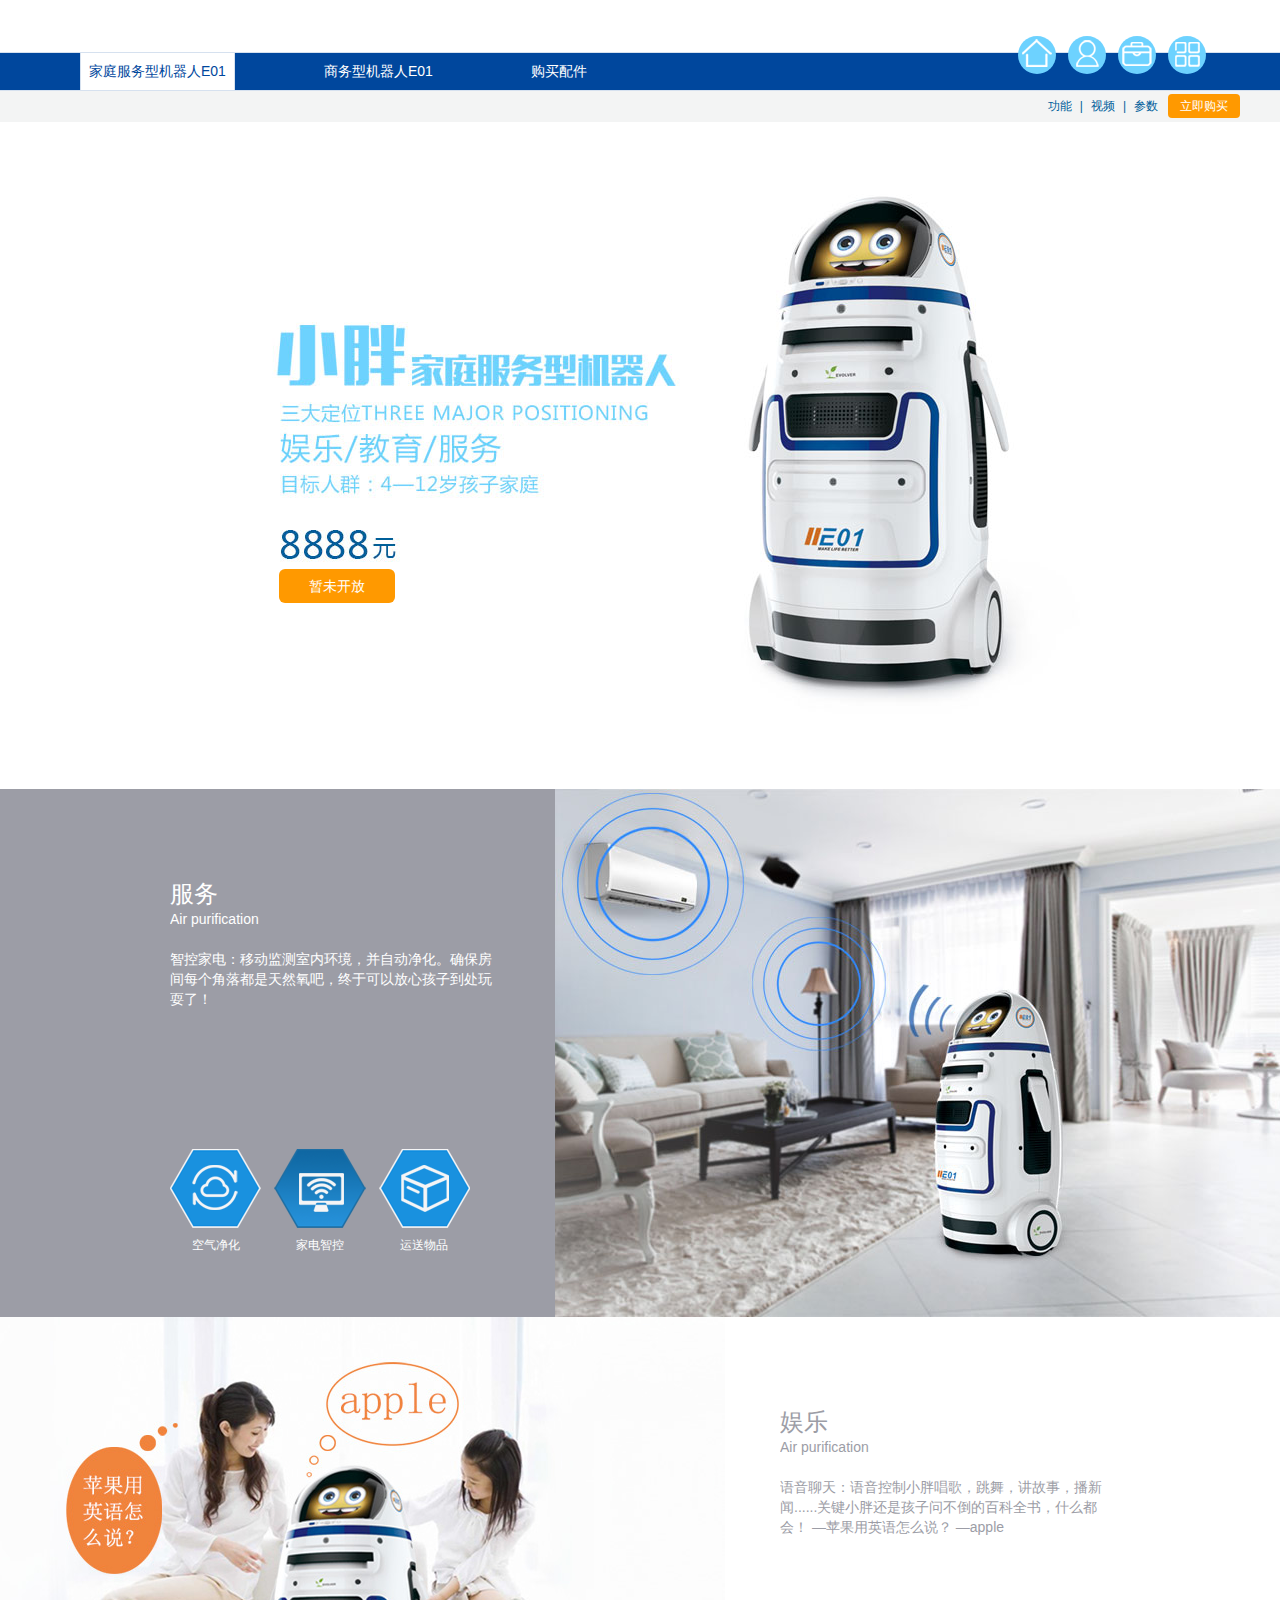
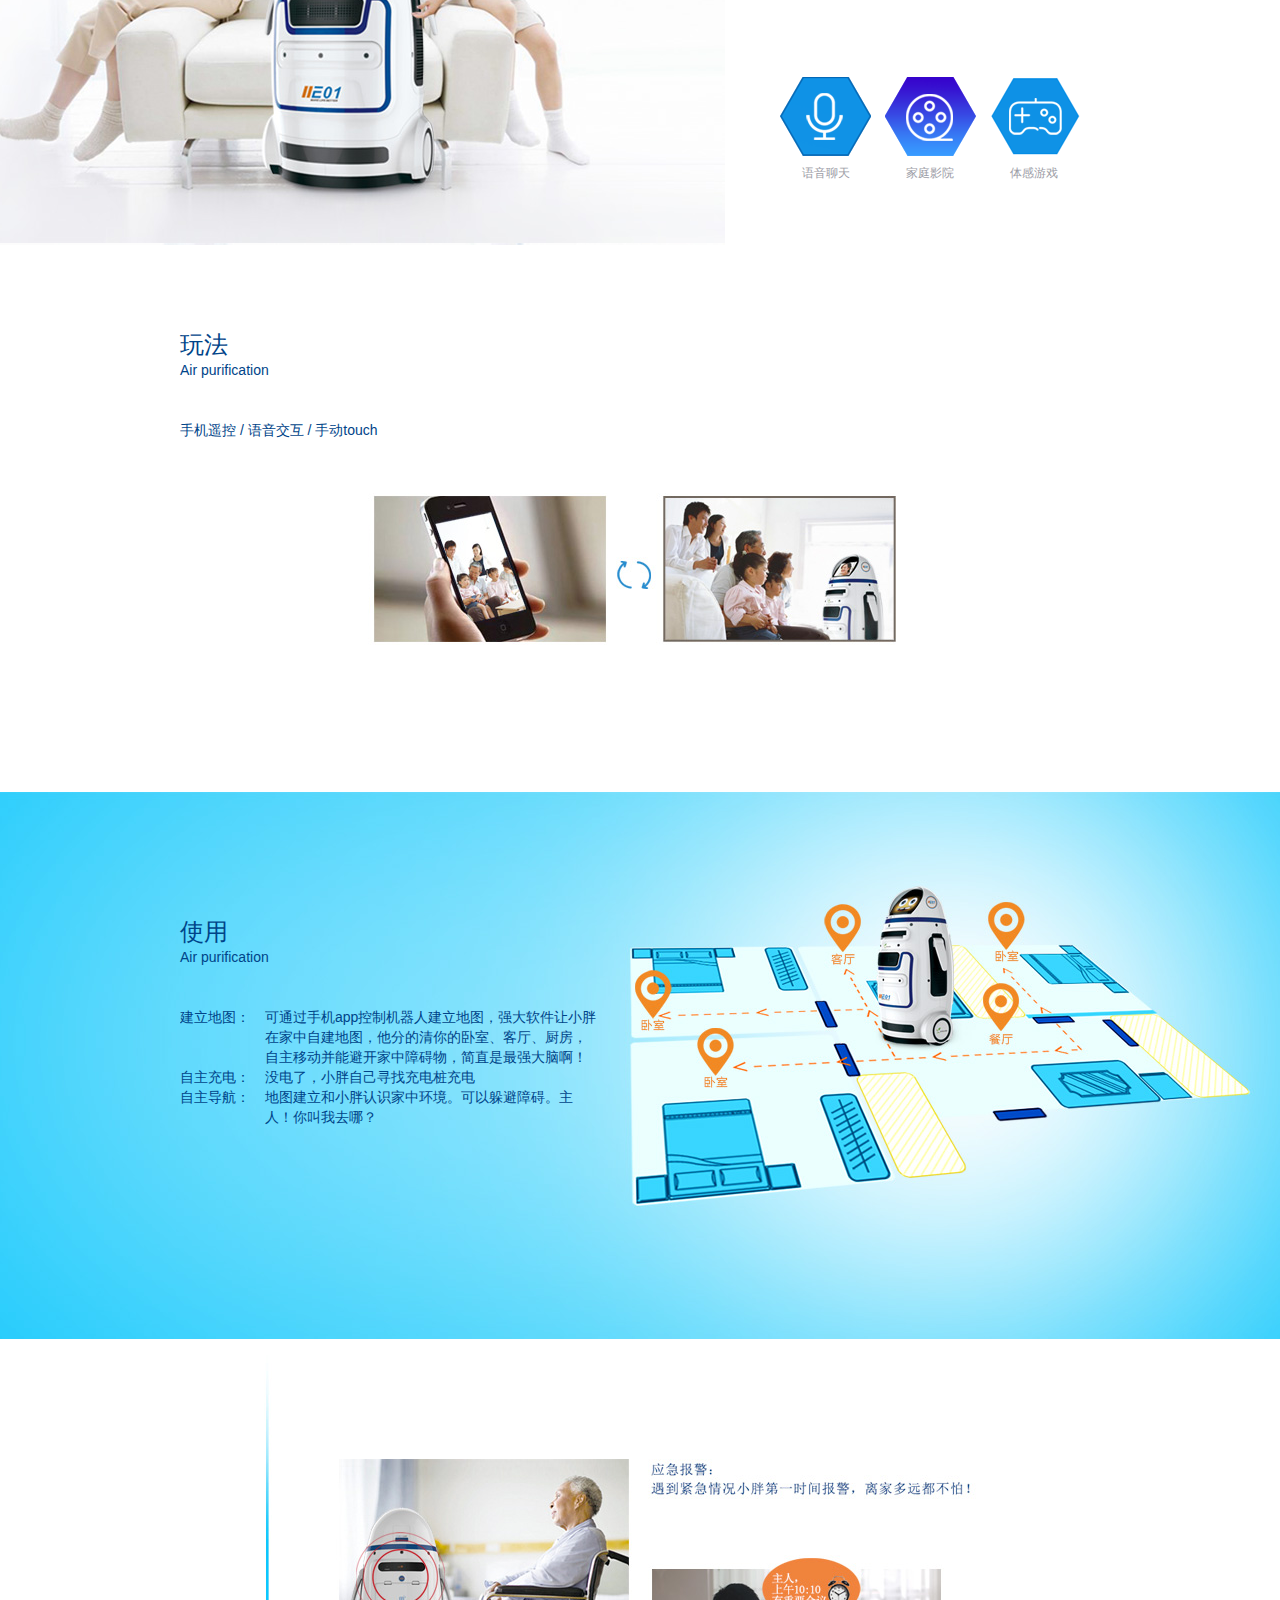
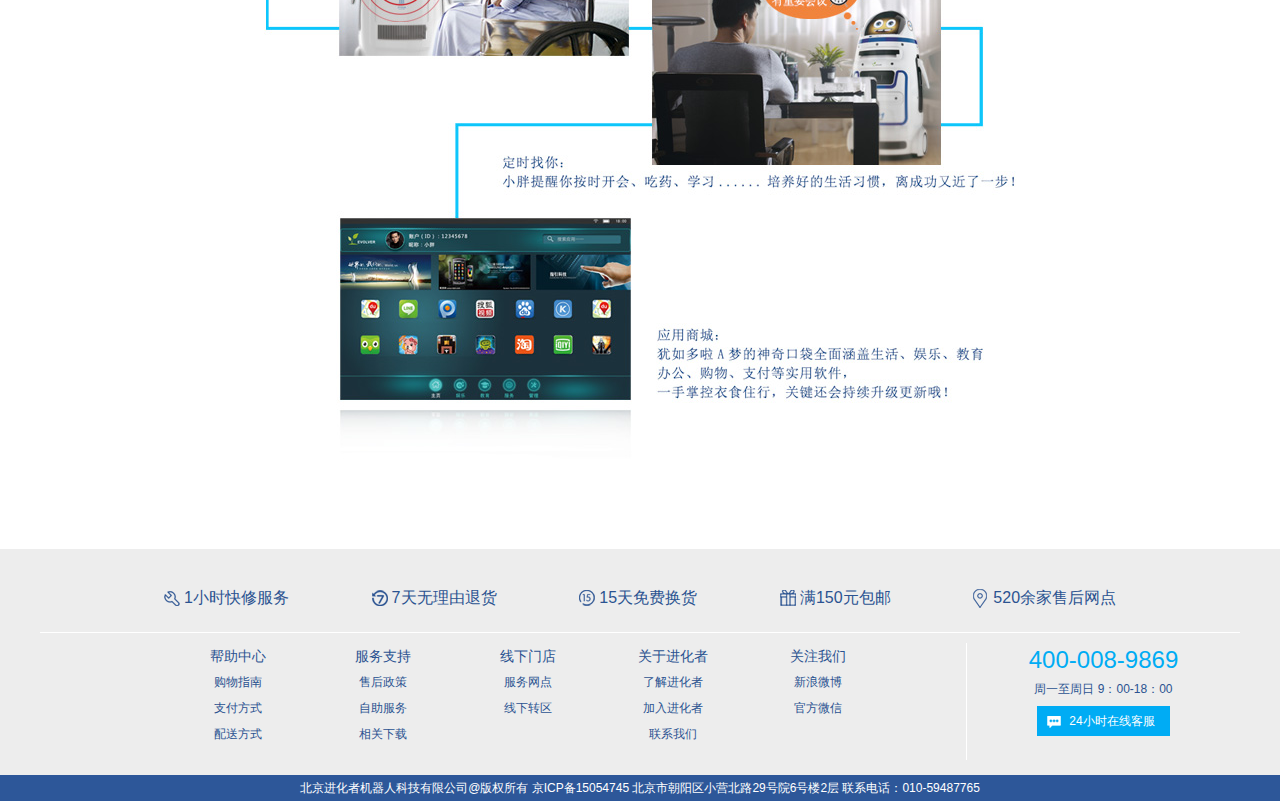
==== 0423/product.html @ a4079e73 "首次提交代码" ====
<!DOCTYPE html PUBLIC "-//W3C//DTD XHTML 1.0 Transitional//EN" "http://www.w3.org/TR/xhtml1/DTD/xhtml1-transitional.dtd">
<html xmlns="http://www.w3.org/1999/xhtml">
<head>
<meta http-equiv="Content-Type" content="text/html; charset=utf-8" />
<title></title>
<link href="style/style.css" rel="stylesheet" type="text/css" />
<link href="style/product.css" rel="stylesheet" type="text/css" />
</head>
<body>
	<div class="header">
		<div class="logo"></div>
		<div class="nav">
			<div class="column_wrapper">
				<a href="#" class="nav_opt cur">家庭服务型机器人E01</a>
				<a href="#" class="nav_opt">商务型机器人E01</a>
				<a href="#" class="nav_opt">购买配件</a>
			</div>
		</div>
		<div class="sec_menu">
			<div class="column_wrapper">
				<a href="#" class="buy_btn">立即购买</a>
				<a href="#" class="menu">参数</a>
				<span>|</span>
				<a href="#" class="menu">视频</a>
				<span>|</span>
				<a href="#" class="menu">功能</a>
			</div>
		</div>
	</div>
	<div class="fixed_nav">
		<a href="#" class="home"></a>
		<a href="#" class="man"></a>
		<a href="#" class="box"></a>
		<a href="#" class="cla"></a>
	</div>
	<div class="vspace" style="height: 122px;"></div>
	<div class="column_all_screen banner_01">
		<div class="column_wrapper banner_01">
			<div class="banner_01_md">
				<a href="#" target="_blank" class="">暂未开放</a>
			</div>
		</div>
	</div>
	<div class="column_all_screen banner_02">
		<div class="column_wrapper banner_02">
			<div class="banner_02_md">
				<ul class="service_text">
					<li>
						<h3 class="product_title">服务</h3>
						<p class="product_brief">Air purification</p>
						<p class="product_brief">智控家电：移动监测室内环境，并自动净化。确保房间每个角落都是天然氧吧，终于可以放心孩子到处玩耍了！</p>
					</li>
				</ul>
				<ul class="service_tab service_tab_img">
					<li><i class="jhkq"></i>空气净化</li>
					<li><i class="jdzk"></i>家电智控</li>
					<li><i class="yswp"></i>运送物品</li>
				</ul>
			</div>
		</div>
		<div class="service_list_img">
			<div class="service_list_img_container">
				<div class="service_list_img_con">
					<div class="box box1"></div>
				</div>
			</div>
		</div>
	</div>
	<div class="column_all_screen banner_03">
		<div class="column_wrapper banner_03">
			<div class="banner_03_md banner_02_md">
				<ul class="fun_text">
					<li>
						<h3 class="product_title">娱乐</h3>
						<p class="product_brief">Air purification</p>
						<p class="product_brief">语音聊天：语音控制小胖唱歌，跳舞，讲故事，播新闻......关键小胖还是孩子问不倒的百科全书，什么都会！    —苹果用英语怎么说？ —apple</p>
					</li>
				</ul>
				<ul class="service_tab service_tab_img fun_tab_img">
					<li><i class="jhkq"></i>语音聊天</li>
					<li><i class="jdzk"></i>家庭影院</li>
					<li><i class="yswp"></i>体感游戏</li>
				</ul>
			</div>
		</div>
		<div class="fun_list_img">
			<div class="fun_list_img_container">
				<div class="fun_list_img_con">
					<div class="box box1"></div>
				</div>
			</div>
		</div>
	</div>
	<div class="column_all_screen banner_05">
		<div class="column_wrapper banner_05">
			<div class="banner_05_md">
				<h3 class="product_title">玩法</h3>
				<p class="product_brief">Air purification</p>
				<p class="product_brief">手机遥控 / 语音交互 / 手动touch</p>
			</div>
		</div>
	</div>
	<div class="column_all_screen banner_06">
		<div class="column_wrapper banner_06">
			<div class="banner_06_md">
				<h3 class="product_title">使用</h3>
				<p class="product_brief">Air purification</p>
				<div class="text product_brief">
					<span class="ll">建立地图：</span><span class="rr">可通过手机app控制机器人建立地图，强大软件让小胖在家中自建地图，他分的清你的卧室、客厅、厨房，自主移动并能避开家中障碍物，简直是最强大脑啊！</span>
					<span class="ll">自主充电：</span><span class="rr">没电了，小胖自己寻找充电桩充电</span>
					<span class="ll">自主导航：</span><span class="rr">地图建立和小胖认识家中环境。可以躲避障碍。主人！你叫我去哪？</span>
				</div>
			</div>
		</div>
	</div>
	<div class="column_all_screen banner_07">
		<div class="column_wrapper banner_07">
		</div>
	</div>
	<div class="footer">
		<div class="footer_main">
			<div class="column_wrapper">
				<ul class="service_list">
					<li class="icon01">1小时快修服务</li>
					<li class="icon02">7天无理由退货</li>
					<li class="icon03">15天免费换货</li>
					<li class="icon04">满150元包邮</li>
					<li class="icon05">520余家售后网点</li>
				</ul>
				<div class="vspace"></div>
				<div class="footer_left">
					<ul class="footer_list">
						<li class="title"><a href="#" target="_blank">帮助中心</a></li>
						<li><a href="#" target="_blank">购物指南</a></li>
						<li><a href="#" target="_blank">支付方式</a></li>
						<li><a href="#" target="_blank">配送方式</a></li>
					</ul>
					<ul class="footer_list">
						<li class="title"><a href="#" target="_blank">服务支持</a></li>
						<li><a href="#" target="_blank">售后政策</a></li>
						<li><a href="#" target="_blank">自助服务</a></li>
						<li><a href="#" target="_blank">相关下载</a></li>
					</ul>
					<ul class="footer_list">
						<li class="title"><a href="#" target="_blank">线下门店</a></li>
						<li><a href="#" target="_blank">服务网点</a></li>
						<li><a href="#" target="_blank">线下转区</a></li>
					</ul>
					<ul class="footer_list">
						<li class="title"><a href="#" target="_blank">关于进化者</a></li>
						<li><a href="#" target="_blank">了解进化者</a></li>
						<li><a href="#" target="_blank">加入进化者</a></li>
						<li><a href="#" target="_blank">联系我们</a></li>
					</ul>
					<ul class="footer_list">
						<li class="title"><a href="#" target="_blank">关注我们</a></li>
						<li><a href="#" target="_blank">新浪微博</a></li>
						<li><a href="#" target="_blank">官方微信</a></li>
					</ul>
				</div>
				<div class="footer_right">
					<p class="service_tel">400-008-9869</p>
					<p class="service_time">周一至周日 9：00-18：00</p>
					<div class="text_center"><a href="#" class="service_people">24小时在线客服</a></div>
				</div>
			</div>
		</div>
		<p class="copyright">北京进化者机器人科技有限公司@版权所有  京ICP备15054745   北京市朝阳区小营北路29号院6号楼2层      联系电话：010-59487765</p>
	</div>
</body>
</html>
---- 0423/style/style.css ----
body, div, p, ul, ol, dl, dt, dd, li, form, input, table, img, h1, h2, h3, h4, h5, h6{margin:0;padding:0;}
html { font-family:Microsoft YaHei ,Helvetica Neue, Helvetica , Roboto ,  Heiti SC, STHeiTi, Arial, sans-serif; -ms-text-size-adjust: 100%; -webkit-text-size-adjust: 100%; font-size: 62.5%; line-height:1.5}
body{background:#FFFFFF none;color:#333;font-size:100%;font-style:normal;font-weight:normal;}
em, b, i{font-style:normal;}
p{line-height:1.25em;}
a{color:#000;text-decoration:none;}
a:link, a:visited{}
a:hover, a:active{text-decoration:underline;}
a.on:hover, a.cur:hover, .on a:hover, .cur a:hover{text-decoration:none;}
img, a img{border:0 none;}
ul, ol{list-style-type:none;}
ul:after, ol:after{clear:both;content:".";display:block;font-size:0;height:0;line-height:0;visibility:hidden;}
.vspace{height:10px;font-size:0px;line-height:0px;width:99%;clear:both;}
body .l, body .left{float:left;clear:none;}
body .r, body .right{float:right;clear:none;}
body .c, body .c{text-align:center;}
.clear_float, .clear{clear:both;font-size:1px;line-height:1px;height:1px;overflow:hidden;}
.column_wrapper{clear:both;margin:0 auto;text-align:left;width:100%;}
.column_wrapper:after{clear:both;content:".";display:block;font-size:0;height:0;line-height:0;visibility:hidden;}
a:hover{ text-decoration: none;}
input[type="text"],input[type="button"], input[type="submit"], input[type="reset"],textarea {-webkit-appearance: none;}
.text_left {text-align: left;}
.text_right {text-align: right;}
.text_center {text-align: center;}


/*-----通用头部底部-------*/
.column_wrapper{ width: 1200px; position: relative;}
.footer{ min-width: 1200px; width: 100%; _width:100%; background: #ededed; overflow: hidden; clear: both; position: relative;}
.footer_main{ margin: 15px 0;}
.copyright{ height: 26px; line-height: 26px; text-align: center; background: #2d5799; color: #FFFFFF; font-size: 12px; width: 100%;}

.service_list{ overflow: hidden; clear: both; border-bottom: 1px solid #FFFFFF; text-align: center;}
.service_list li{ font-size: 16px; line-height: 20px; color: #2b5391; display: inline-block; *display:inline; *zoom:1; margin: 24px 40px; padding-left: 20px;}
.service_list li.icon01{ background: url(img/footer_icon_01.png) left center no-repeat;}
.service_list li.icon02{ background: url(img/footer_icon_02.png) left center no-repeat;}
.service_list li.icon03{ background: url(img/footer_icon_03.png) left center no-repeat;}
.service_list li.icon04{ background: url(img/footer_icon_04.png) left center no-repeat;}
.service_list li.icon05{ background: url(img/footer_icon_05.png) left center no-repeat;}

.footer_left{ width: 801px; float: left; border-right: 1px solid #FFFFFF; margin-left: 125px; padding-bottom: 13px;}
.footer_right{ width: 273px; float: left;}
.footer_list{ width: 145px; float: left; overflow: hidden;}
.footer_list li{ width: 100%; font-size: 12px; color: #2b5391; line-height: 26px; text-align: center;}
.footer_list li.title{ font-size: 14px;}
.footer_list li a{ color: #2b5391;}

.service_tel{ text-align: center; font-size: 24px; line-height: 34px; color: #00acf4;}
.service_time{ text-align: center; font-size: 12px; line-height: 24px; color: #2b5391;}
.service_people{ display: inline-block; *display:inline; *zoom:1; padding: 0 15px 0 32px;  color: #FFFFFF; font-size: 12px; background: url(img/footer_icon_06.png) 10px 10px no-repeat #00acf4; line-height: 30px; height: 30px; margin-top: 5px;}


.header{ min-width: 1200px; width: 100%; _width:100%; background: #FFFFFF; overflow: hidden; clear: both; position: fixed; top: 0; left: 0; z-index: 1000;}
.logo{ height: 52px;}
.nav{ border-top: 1px solid #d6e1ef; border-bottom: 1px solid #d6e1ef; height: 37px; background: #00479d; overflow: hidden; clear: both;}
.nav a{ color: #FFFFFF; margin:0 40px; line-height: 37px; padding: 0 8px; font-size: 14px; float: left;  border-left: 1px solid transparent; border-right: 1px solid transparent;}
.nav a:hover , .nav a.cur{border-left: 1px solid #d6e1ef; border-right: 1px solid #d6e1ef; background: #FFFFFF; color: #00479d;}
.sec_menu{ height: 31px; background: #f3f4f4; overflow: hidden; clear: both;}
.sec_menu a , .sec_menu span{ float: right;}
.sec_menu a.menu{ color: #005e9b; font-size: 12px; line-height: 31px;}
.sec_menu span{ color: #005e9b; font-size: 12px; line-height: 31px; margin: 0 8px;}
.sec_menu a.buy_btn{ padding: 0 12px; height: 24px; line-height: 24px; color: #FFFFFF; font-size: 12px; background: #ff9900; border-radius: 4px; margin-left: 10px; margin-top: 3px;}
.fixed_nav{ position: fixed; top: 36px; right: 5%; width: 204px; z-index: 1020;}
.fixed_nav a{ float: left; width: 38px; height: 38px; background: url(img/fixed_nav.png) 4px 3px no-repeat #6dd2ff; border-radius: 50%; margin: 0 6px;}
.fixed_nav a.home{ background-position: 4px 3px;}
.fixed_nav a.man{ background-position: -46px 4px;}
.fixed_nav a.box{ background-position: -99px 4px;}
.fixed_nav a.cla{ background-position: -149px 4px;}
.fixed_nav a:hover , .fixed_nav a.cur{ background-color: #0090d8;}
---- 0423/style/product.css ----
.column_all_screen{min-width:1200px;_width: 100%; overflow: hidden; clear: both; position: relative;}
.product_title{ font-weight: normal; font-size: 24px; color: #9c9da6; line-height: 30px;}
.product_brief{ font-size: 14px; line-height: 20px; color: #9c9da6;}

.banner_01{ background: url(img/banner_01.jpg) center no-repeat; height: 667px;}
.banner_02{ background: #9c9da6; height: 528px;}
.banner_03{ background: #FFFFFF; height: 528px;}
.banner_05{ background: url(img/banner_05.jpg) center no-repeat; height: 547px;}
.banner_06{ background: url(img/banner_06.jpg) center no-repeat; height: 547px;}
.banner_07{ background: url(img/banner_07.jpg) center no-repeat; height: 810px;}


.banner_01_md{ width: 116px; margin: 0 auto 0 239px; padding-top: 447px;}
.banner_01_md a{ background: #ff9900; color: #FFFFFF; text-align: center; border-radius: 6px; font-size: 14px; line-height: 34px; display: block;}
.banner_02_md{ width: 330px; margin: 0 auto 0 130px; padding-top: 90px;}
.banner_02_md .service_text{ overflow: hidden; clear: both;}
.banner_02_md .service_text li{ width: 100%; float: left; color: #FFFFFF;}
.banner_02_md .service_text li h3{ color: #FFFFFF;}
.banner_02_md .service_text li p{ color:#FFFFFF; margin-bottom: 20px;}
.banner_02_md .service_tab{ overflow: hidden; clear: both; margin-left: -6px; margin-top: 120px;}
.banner_02_md .service_tab li{ float: left; width: 104px; text-align: center; color: #FFFFFF; font-size: 12px; line-height: 14px; cursor: pointer;}
.banner_02_md .service_tab li i{ margin: 0 auto 10px; width: 92px; display: block; height: 79px;}
.banner_02_md .service_tab_img li i{ background: url(img/service_tab_img.png) 0 0 no-repeat;}
.banner_02_md .service_tab_img li i.jhkq{ background-position: 0px 0px;}
.banner_02_md .service_tab_img li i.jdzk{ background-position: -104px 0px;}
.banner_02_md .service_tab_img li i.yswp{ background-position: -210px 0px;}

.service_list_img{ position: absolute; right:0; top: 0; z-index: 1; width: 50%; height: 528px; padding-left: 85px;}
.service_list_img .service_list_img_container{ position: absolute; left: 0; top: 0; width: 100%; height: 528px;}
.service_list_img .service_list_img_container .service_list_img_con{ position: absolute; left: 0; top: 0; width: 100%; height: 528px;}
.service_list_img .service_list_img_container .service_list_img_con .box{ width: 100%;height: 528px;background-position: 0 0;}
.service_list_img .service_list_img_container .service_list_img_con .box1{ background-image: url(img/banner_02_01.jpg);}

.banner_03_md{margin: 0 130px 0 auto; width: 330px; padding-top: 90px;}
.banner_03_md .fun_text{ overflow: hidden; clear: both;}
.banner_03_md .fun_text li h3{}
.banner_03_md .fun_text li p{margin-bottom: 20px;}
.banner_03_md .fun_tab_img li{ color: #9c9da6;}
.banner_03_md .fun_tab_img li i{ background: url(img/fun_tab_img.png) 0 0 no-repeat;}
.fun_list_img{ position: absolute; left:0; top: 0; z-index: 1; width: 50%; height: 528px; padding-right: 85px;}
.fun_list_img .fun_list_img_container{ position: absolute; right: 0; top: 0; width: 100%; height: 528px;}
.fun_list_img .fun_list_img_container .fun_list_img_con{ position: absolute; left: 0; top: 0; width: 100%; height: 528px;}
.fun_list_img .fun_list_img_container .fun_list_img_con .box{ width: 100%;height: 528px;background-position: 100% 0;}
.fun_list_img .fun_list_img_container .fun_list_img_con .box1{ background-image: url(img/banner_03_01.jpg);}

.banner_05_md{ width: 230px; margin: 0 auto 0 140px; padding-top: 85px;}
.banner_05_md h3{ color: #004489;}
.banner_05_md p{ color: #004489; margin-bottom: 40px;}

.banner_06_md{ width: 425px; margin: 0 auto 0 140px; padding-top: 125px;}
.banner_06_md h3{ color: #004489;}
.banner_06_md p{ color: #004489; margin-bottom: 40px;}
.banner_06_md .text{ overflow: hidden; clear: both; color: #004489;}
.banner_06_md .text .ll{ width: 85px; float: left;}
.banner_06_md .text .rr{ width: 335px; float: left;}
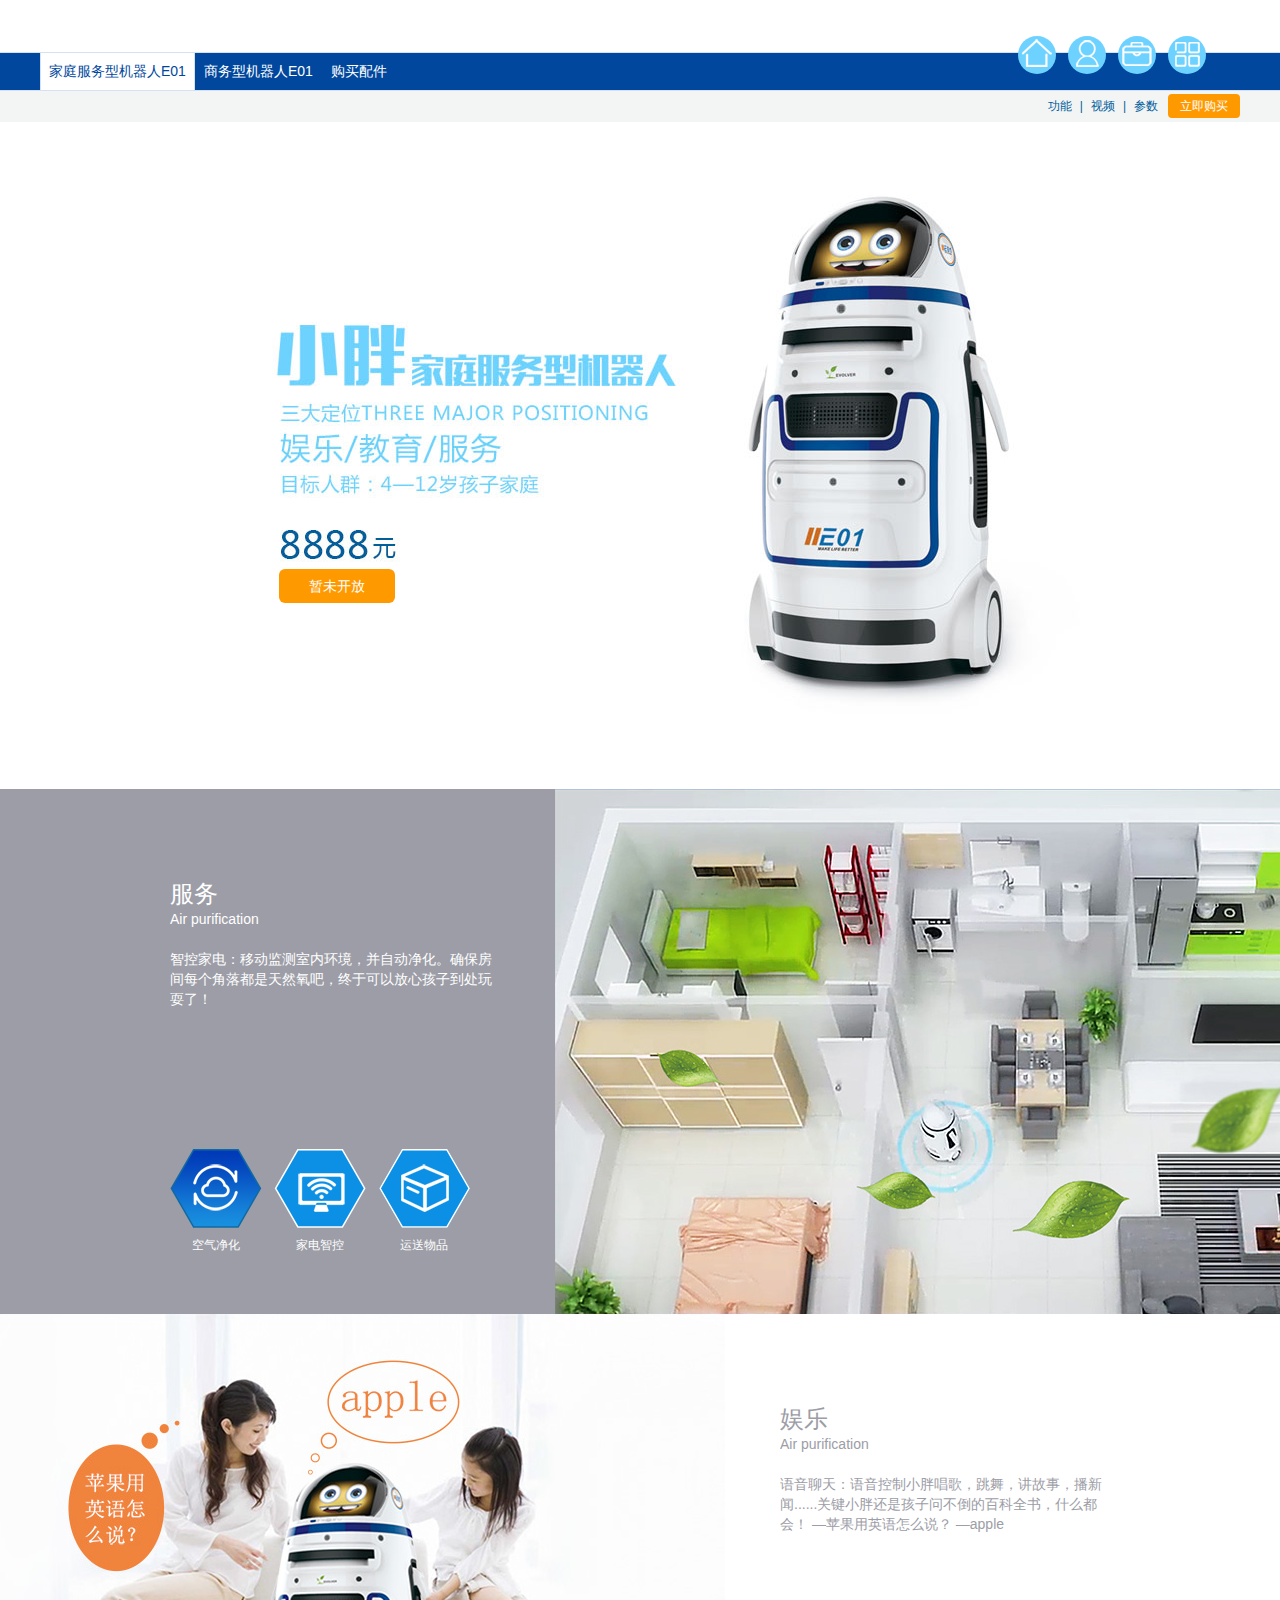
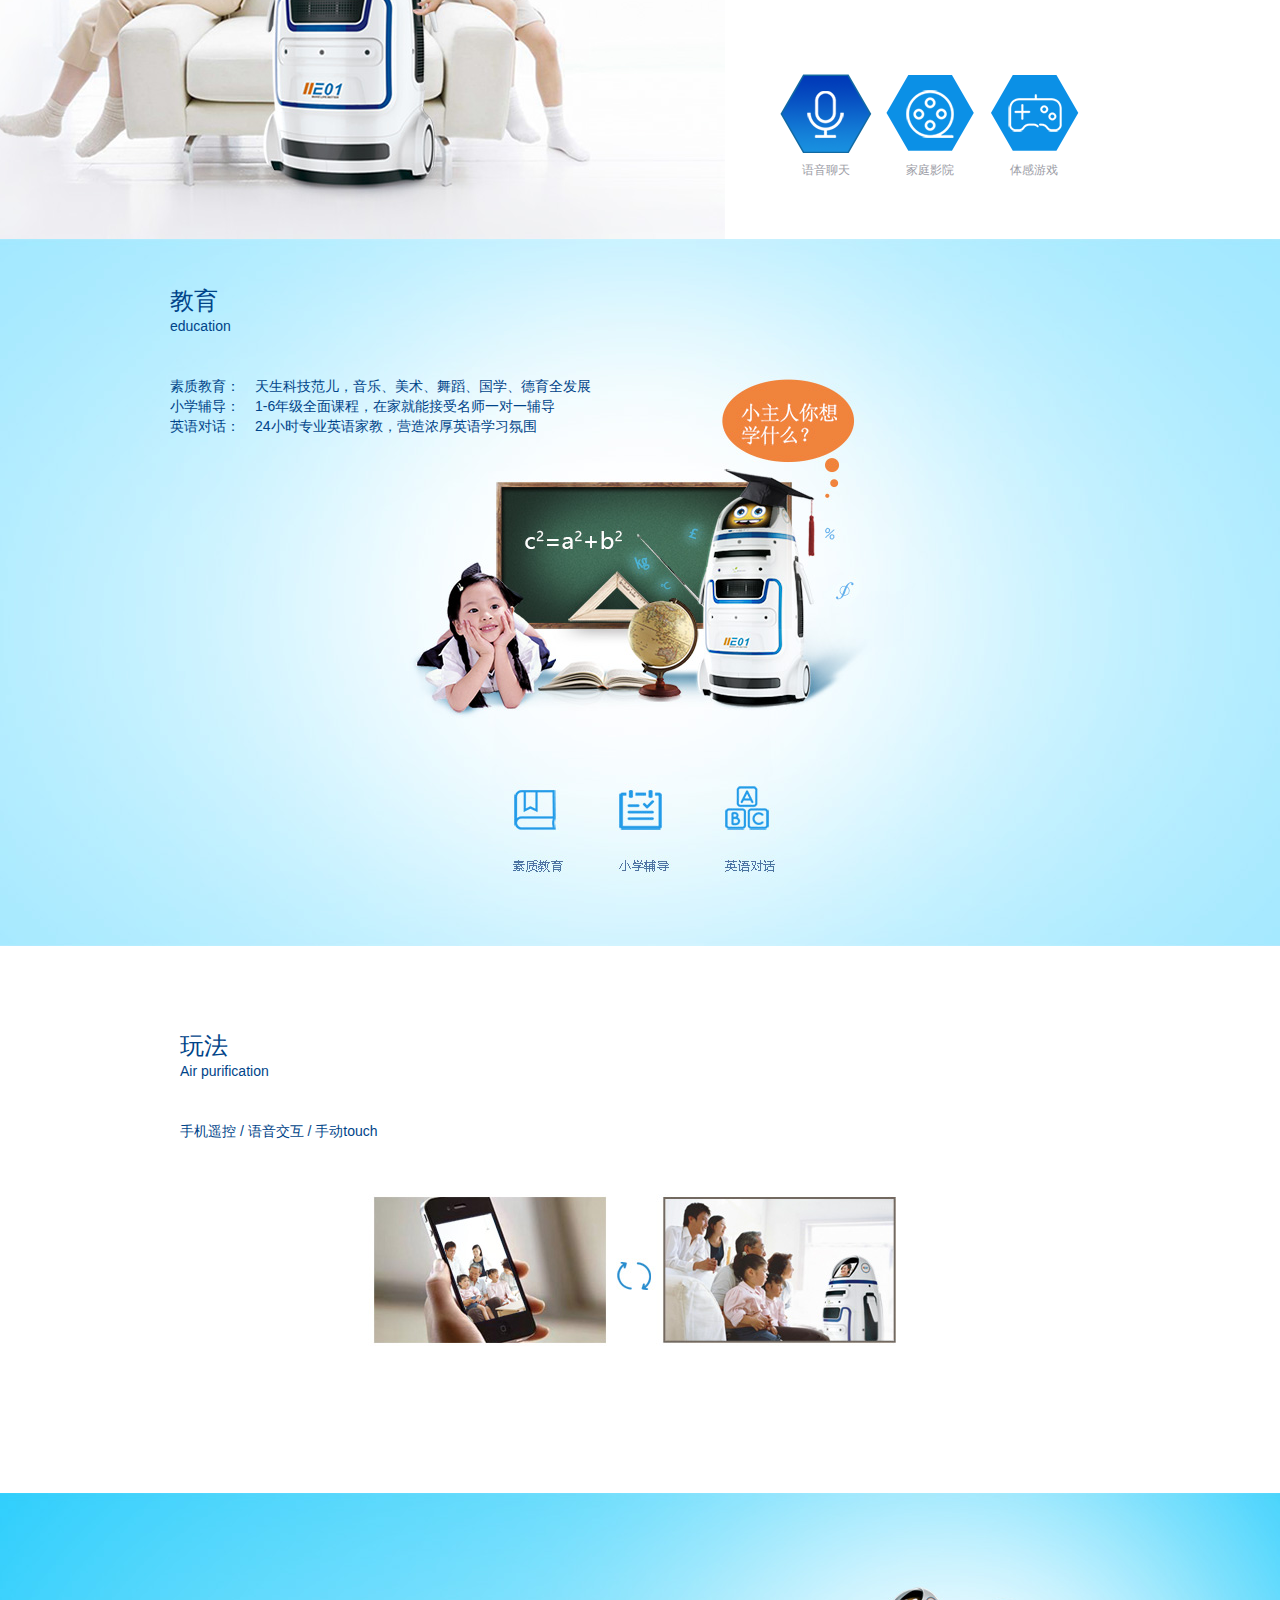
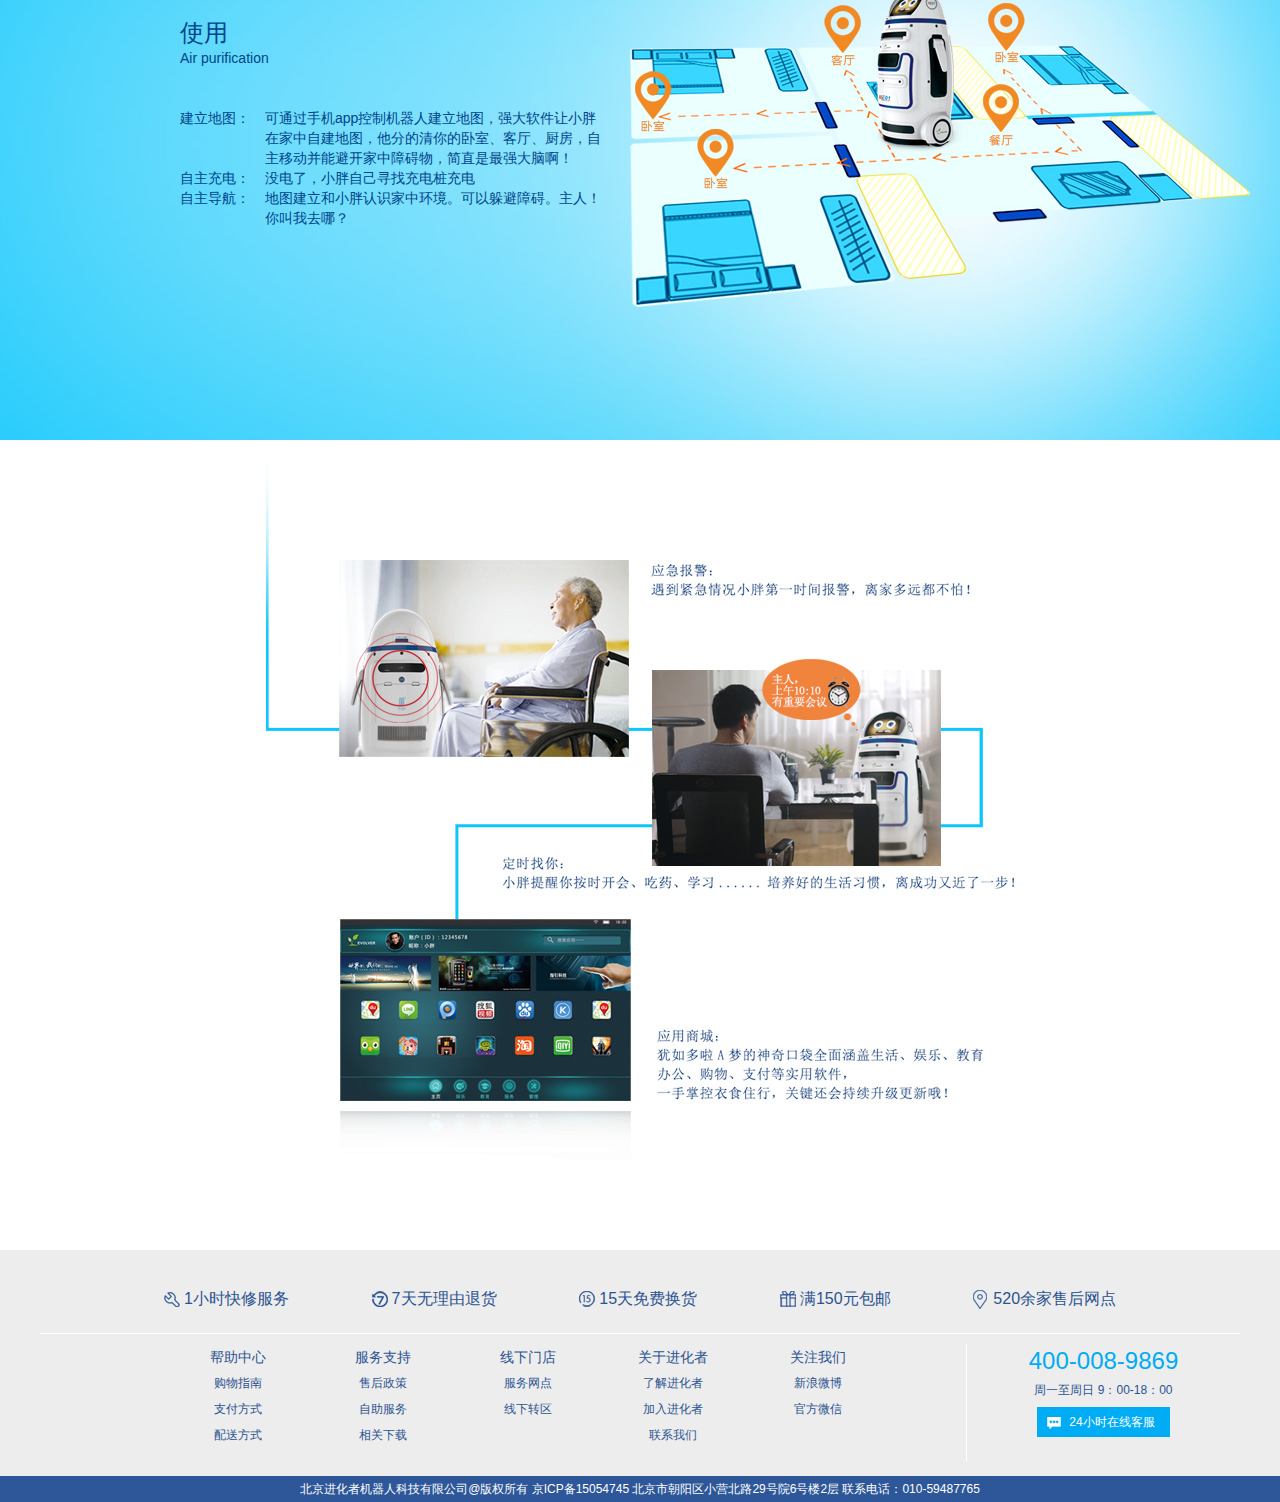
==== commit 53c69b4d: "0423" ====
--- a/0423/product.html
+++ b/0423/product.html
@@ -14,6 +14,7 @@
 				<a href="#" class="nav_opt cur">家庭服务型机器人E01</a>
 				<a href="#" class="nav_opt">商务型机器人E01</a>
 				<a href="#" class="nav_opt">购买配件</a>
+				
 			</div>
 		</div>
 		<div class="sec_menu">
@@ -52,7 +53,7 @@
 					</li>
 				</ul>
 				<ul class="service_tab service_tab_img">
-					<li><i class="jhkq"></i>空气净化</li>
+					<li class="active"><i class="jhkq"></i>空气净化</li>
 					<li><i class="jdzk"></i>家电智控</li>
 					<li><i class="yswp"></i>运送物品</li>
 				</ul>
@@ -60,9 +61,11 @@
 		</div>
 		<div class="service_list_img">
 			<div class="service_list_img_container">
-				<div class="service_list_img_con">
-					<div class="box box1"></div>
-				</div>
+				<ul class="service_list_img_con">
+					<li><div class="box box1"></div></li>
+					<li class="hide"><div class="box box2"></div></li>
+					<li class="hide"><div class="box box3"></div></li>
+				</ul>
 			</div>
 		</div>
 	</div>
@@ -77,7 +80,7 @@
 					</li>
 				</ul>
 				<ul class="service_tab service_tab_img fun_tab_img">
-					<li><i class="jhkq"></i>语音聊天</li>
+					<li class="active"><i class="jhkq"></i>语音聊天</li>
 					<li><i class="jdzk"></i>家庭影院</li>
 					<li><i class="yswp"></i>体感游戏</li>
 				</ul>
@@ -85,8 +88,23 @@
 		</div>
 		<div class="fun_list_img">
 			<div class="fun_list_img_container">
-				<div class="fun_list_img_con">
-					<div class="box box1"></div>
+				<ul class="service_list_img_con fun_list_img_con">
+					<li><div class="box box1"></div></li>
+					<li class="hide"><div class="box box2"></div></li>
+					<li class="hide"><div class="box box3"></div></li>
+				</ul>
+			</div>
+		</div>
+	</div>
+	<div class="column_all_screen banner_04">
+		<div class="column_wrapper banner_04">
+			<div class="banner_04_md banner_06_md">
+				<h3 class="product_title">教育</h3>
+				<p class="product_brief">education</p>
+				<div class="text product_brief">
+					<span class="ll">素质教育：</span><span class="rr">天生科技范儿，音乐、美术、舞蹈、国学、德育全发展</span>
+					<span class="ll">小学辅导：</span><span class="rr">1-6年级全面课程，在家就能接受名师一对一辅导</span>
+					<span class="ll">英语对话：</span><span class="rr">24小时专业英语家教，营造浓厚英语学习氛围</span>
 				</div>
 			</div>
 		</div>
@@ -167,6 +185,73 @@
 		</div>
 		<p class="copyright">北京进化者机器人科技有限公司@版权所有  京ICP备15054745   北京市朝阳区小营北路29号院6号楼2层      联系电话：010-59487765</p>
 	</div>
+	<script src="js/jq.js"></script>
+	<script>
+	(function($){ 
+	$.fn.hover_img = function(){ 
+			var self = $(this);
+			var oind = self.data("index",0);
+			var tab_img_li = self.find(".service_tab_img").find("li");
+			var list_img_li = self.find(".service_list_img_con").find("li");
+			tab_img_li.hover(function(){
+				var ind = $(this).index();
+				oind = self.data("index");
+				if(oind==ind){
+					return false;
+				}
+				tab_img_li.removeClass("active");
+				$(this).addClass("active");
+				list_img_li.eq(oind).animate({
+					opacity:"hide"
+				},1000);
+				list_img_li.eq(ind).animate({
+					opacity:"show"
+				},1000);
+			},function(){
+				oind = self.data("index",$(this).index());
+			})
+	}; 
+	})(jQuery);
+		$(function(){
+			$(".banner_02").hover_img();
+			$(".banner_03").hover_img();
+//			var leftX, newWidth;
+//			$('.nav .column_wrapper').append('<div class="hover_cur"></div>');
+//			var hover_cur = $('.hover_cur');
+//			hover_cur.width($(".nav .cur").width()+16).css('left', $(".nav .cur").position().left).data('rightLeft', hover_cur.position().left).data('rightWidth', hover_cur.width());
+//			$('.nav .nav_opt').hover(function() {
+//				leftX = $(this).position().left;
+//				newWidth = $(this).width()+16;
+//				hover_cur.stop().animate({
+//					left: leftX,
+//					width: newWidth
+//				},300);
+//			}, function() {
+//				hover_cur.stop().animate({
+//					left: hover_cur.data('rightLeft'),
+//					width: hover_cur.data('rightWidth')
+//				},300)
+//			})
+//			var oind = 0;
+//			$(".service_tab_img li").hover(function(){
+//				var ind = $(this).index();
+//				if(oind==ind){
+//					return false;
+//				}
+//				$(".service_tab_img li").removeClass("active");
+//				$(this).addClass("active");
+//				$(".service_list_img_con li").eq(oind).animate({
+//					opacity:"hide"
+//				},1000);
+//				$(".service_list_img_con li").eq(ind).animate({
+//					opacity:"show"
+//				},1000);
+//			},function(){
+//				oind = $(this).index();
+//			})
+
+		})
+	</script>
 </body>
 </html>
 
--- a/0423/style/style.css
+++ b/0423/style/style.css
@@ -53,8 +53,9 @@
 .header{ min-width: 1200px; width: 100%; _width:100%; background: #FFFFFF; overflow: hidden; clear: both; position: fixed; top: 0; left: 0; z-index: 1000;}
 .logo{ height: 52px;}
 .nav{ border-top: 1px solid #d6e1ef; border-bottom: 1px solid #d6e1ef; height: 37px; background: #00479d; overflow: hidden; clear: both;}
-.nav a{ color: #FFFFFF; margin:0 40px; line-height: 37px; padding: 0 8px; font-size: 14px; float: left;  border-left: 1px solid transparent; border-right: 1px solid transparent;}
+.nav a{ color: #FFFFFF;/* margin:0 40px;*/ line-height: 37px; padding: 0 8px; font-size: 14px; float: left;  border-left: 1px solid transparent; border-right: 1px solid transparent;}
 .nav a:hover , .nav a.cur{border-left: 1px solid #d6e1ef; border-right: 1px solid #d6e1ef; background: #FFFFFF; color: #00479d;}
+.hover_cur{ position: absolute; width: 0px; height: 37px; border-left: 1px solid #d6e1ef; border-right: 1px solid #d6e1ef; background: #FFFFFF;}
 .sec_menu{ height: 31px; background: #f3f4f4; overflow: hidden; clear: both;}
 .sec_menu a , .sec_menu span{ float: right;}
 .sec_menu a.menu{ color: #005e9b; font-size: 12px; line-height: 31px;}
--- a/0423/style/product.css
+++ b/0423/style/product.css
@@ -1,10 +1,12 @@
 .column_all_screen{min-width:1200px;_width: 100%; overflow: hidden; clear: both; position: relative;}
 .product_title{ font-weight: normal; font-size: 24px; color: #9c9da6; line-height: 30px;}
 .product_brief{ font-size: 14px; line-height: 20px; color: #9c9da6;}
+.hide {display: none;}
 
 .banner_01{ background: url(img/banner_01.jpg) center no-repeat; height: 667px;}
-.banner_02{ background: #9c9da6; height: 528px;}
-.banner_03{ background: #FFFFFF; height: 528px;}
+.banner_02{ background: #9c9da6; height: 525px;}
+.banner_03{ background: #FFFFFF; height: 525px;}
+.banner_04{ background: url(img/banner_04_01.jpg) center no-repeat; height: 707px;}
 .banner_05{ background: url(img/banner_05.jpg) center no-repeat; height: 547px;}
 .banner_06{ background: url(img/banner_06.jpg) center no-repeat; height: 547px;}
 .banner_07{ background: url(img/banner_07.jpg) center no-repeat; height: 810px;}
@@ -25,11 +27,20 @@
 .banner_02_md .service_tab_img li i.jdzk{ background-position: -104px 0px;}
 .banner_02_md .service_tab_img li i.yswp{ background-position: -210px 0px;}
 
-.service_list_img{ position: absolute; right:0; top: 0; z-index: 1; width: 50%; height: 528px; padding-left: 85px;}
-.service_list_img .service_list_img_container{ position: absolute; left: 0; top: 0; width: 100%; height: 528px;}
-.service_list_img .service_list_img_container .service_list_img_con{ position: absolute; left: 0; top: 0; width: 100%; height: 528px;}
-.service_list_img .service_list_img_container .service_list_img_con .box{ width: 100%;height: 528px;background-position: 0 0;}
+.banner_02_md .service_tab_img li.active i.jhkq{ background-position: 0px -86px;}
+.banner_02_md .service_tab_img li.active i.jdzk{ background-position: -104px -86px;}
+.banner_02_md .service_tab_img li.active i.yswp{ background-position: -210px -86px;}
+
+
+
+.service_list_img{ position: absolute; right:0; top: 0; z-index: 1; width: 50%; height: 525px; padding-left: 85px;}
+.service_list_img .service_list_img_container{ position: absolute; left: 0; top: 0; width: 100%; height: 525px;}
+.service_list_img .service_list_img_container .service_list_img_con{ position: absolute; left: 0; top: 0; width: 100%; height: 525px;}
+.service_list_img .service_list_img_container .service_list_img_con li{ width: 100%; height: 525px; position: absolute; left: 0; top: 0;}
+.service_list_img .service_list_img_container .service_list_img_con .box{ width: 100%;height: 525px;background-position: 0 0; background-repeat: no-repeat; background-size: cover;}
 .service_list_img .service_list_img_container .service_list_img_con .box1{ background-image: url(img/banner_02_01.jpg);}
+.service_list_img .service_list_img_container .service_list_img_con .box2{ background-image: url(img/banner_02_02.jpg);}
+.service_list_img .service_list_img_container .service_list_img_con .box3{ background-image: url(img/banner_02_03.jpg);}
 
 .banner_03_md{margin: 0 130px 0 auto; width: 330px; padding-top: 90px;}
 .banner_03_md .fun_text{ overflow: hidden; clear: both;}
@@ -37,11 +48,25 @@
 .banner_03_md .fun_text li p{margin-bottom: 20px;}
 .banner_03_md .fun_tab_img li{ color: #9c9da6;}
 .banner_03_md .fun_tab_img li i{ background: url(img/fun_tab_img.png) 0 0 no-repeat;}
-.fun_list_img{ position: absolute; left:0; top: 0; z-index: 1; width: 50%; height: 528px; padding-right: 85px;}
-.fun_list_img .fun_list_img_container{ position: absolute; right: 0; top: 0; width: 100%; height: 528px;}
-.fun_list_img .fun_list_img_container .fun_list_img_con{ position: absolute; left: 0; top: 0; width: 100%; height: 528px;}
-.fun_list_img .fun_list_img_container .fun_list_img_con .box{ width: 100%;height: 528px;background-position: 100% 0;}
+
+.fun_tab_img li i.jhkq{ background-position: 0px 0px;}
+.fun_tab_img li i.jdzk{ background-position: -104px 0px;}
+.fun_tab_img li i.yswp{ background-position: -210px 0px;}
+
+.fun_tab_img li.active i.jhkq{ background-position: 0px -86px;}
+.fun_tab_img li.active i.jdzk{ background-position: -104px -86px;}
+.fun_tab_img li.active i.yswp{ background-position: -210px -86px;}
+
+.fun_list_img{ position: absolute; left:0; top: 0; z-index: 1; width: 50%; height: 525px; padding-right: 85px;}
+.fun_list_img .fun_list_img_container{ position: absolute; right: 0; top: 0; width: 100%; height: 525px;}
+.fun_list_img .fun_list_img_container .fun_list_img_con{ position: absolute; left: 0; top: 0; width: 100%; height: 525px;}
+.fun_list_img .fun_list_img_container .fun_list_img_con li{ width: 100%; height: 525px; position: absolute; left: 0; top: 0;}
+.fun_list_img .fun_list_img_container .fun_list_img_con .box{ width: 100%;height: 525px;background-position: 100% 0; background-repeat: no-repeat; background-size: cover;}
 .fun_list_img .fun_list_img_container .fun_list_img_con .box1{ background-image: url(img/banner_03_01.jpg);}
+.fun_list_img .fun_list_img_container .fun_list_img_con .box2{ background-image: url(img/banner_03_02.jpg);}
+.fun_list_img .fun_list_img_container .fun_list_img_con .box3{ background-image: url(img/banner_03_03.jpg);}
+
+
 
 .banner_05_md{ width: 230px; margin: 0 auto 0 140px; padding-top: 85px;}
 .banner_05_md h3{ color: #004489;}
@@ -52,7 +77,11 @@
 .banner_06_md p{ color: #004489; margin-bottom: 40px;}
 .banner_06_md .text{ overflow: hidden; clear: both; color: #004489;}
 .banner_06_md .text .ll{ width: 85px; float: left;}
-.banner_06_md .text .rr{ width: 335px; float: left;}
+.banner_06_md .text .rr{ width: 340px; float: left;}
+
+.banner_04_md{ width: 457px; margin: 0 auto 0 130px; padding-top: 47px;}
+.banner_04_md h3{ color: #004489;}
+.banner_04_md p{ color: #004489; margin-bottom: 40px;}
 
 
 
@@ -69,5 +98,3 @@
 
 
 
-
-
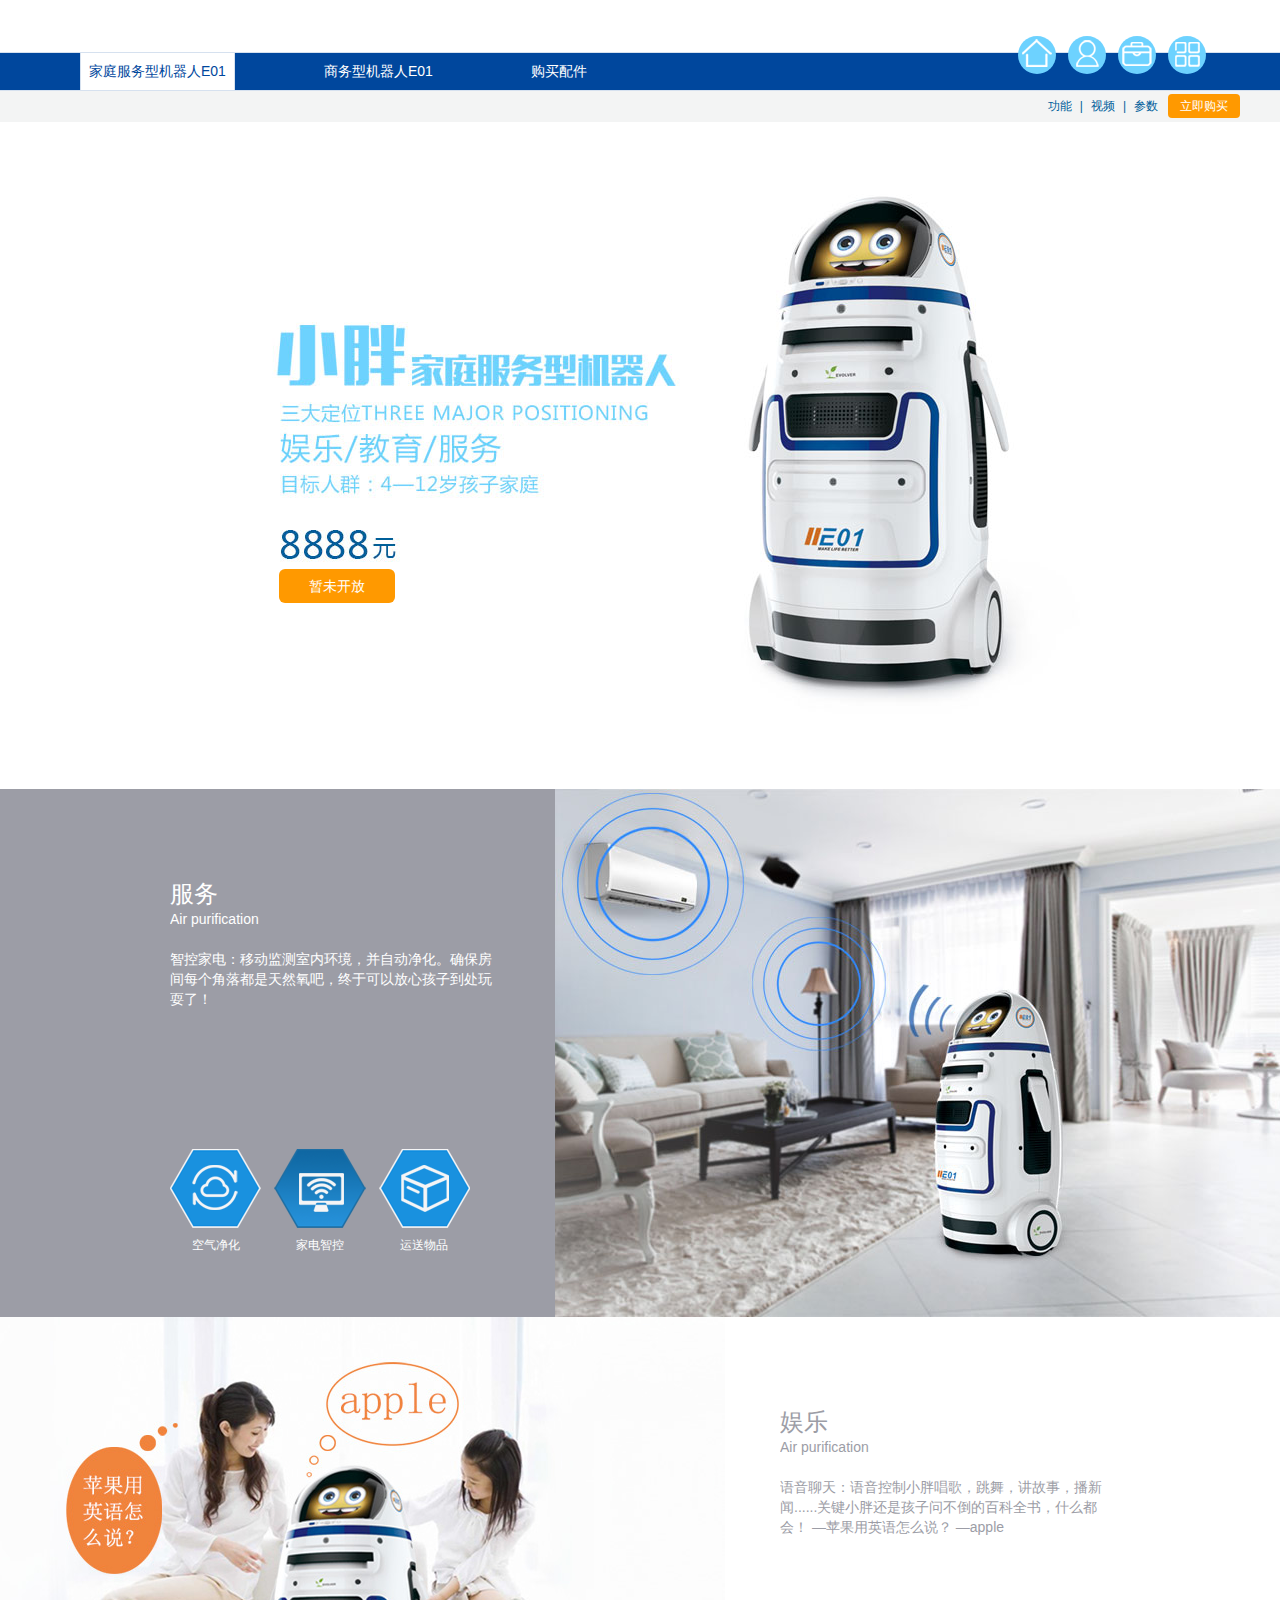
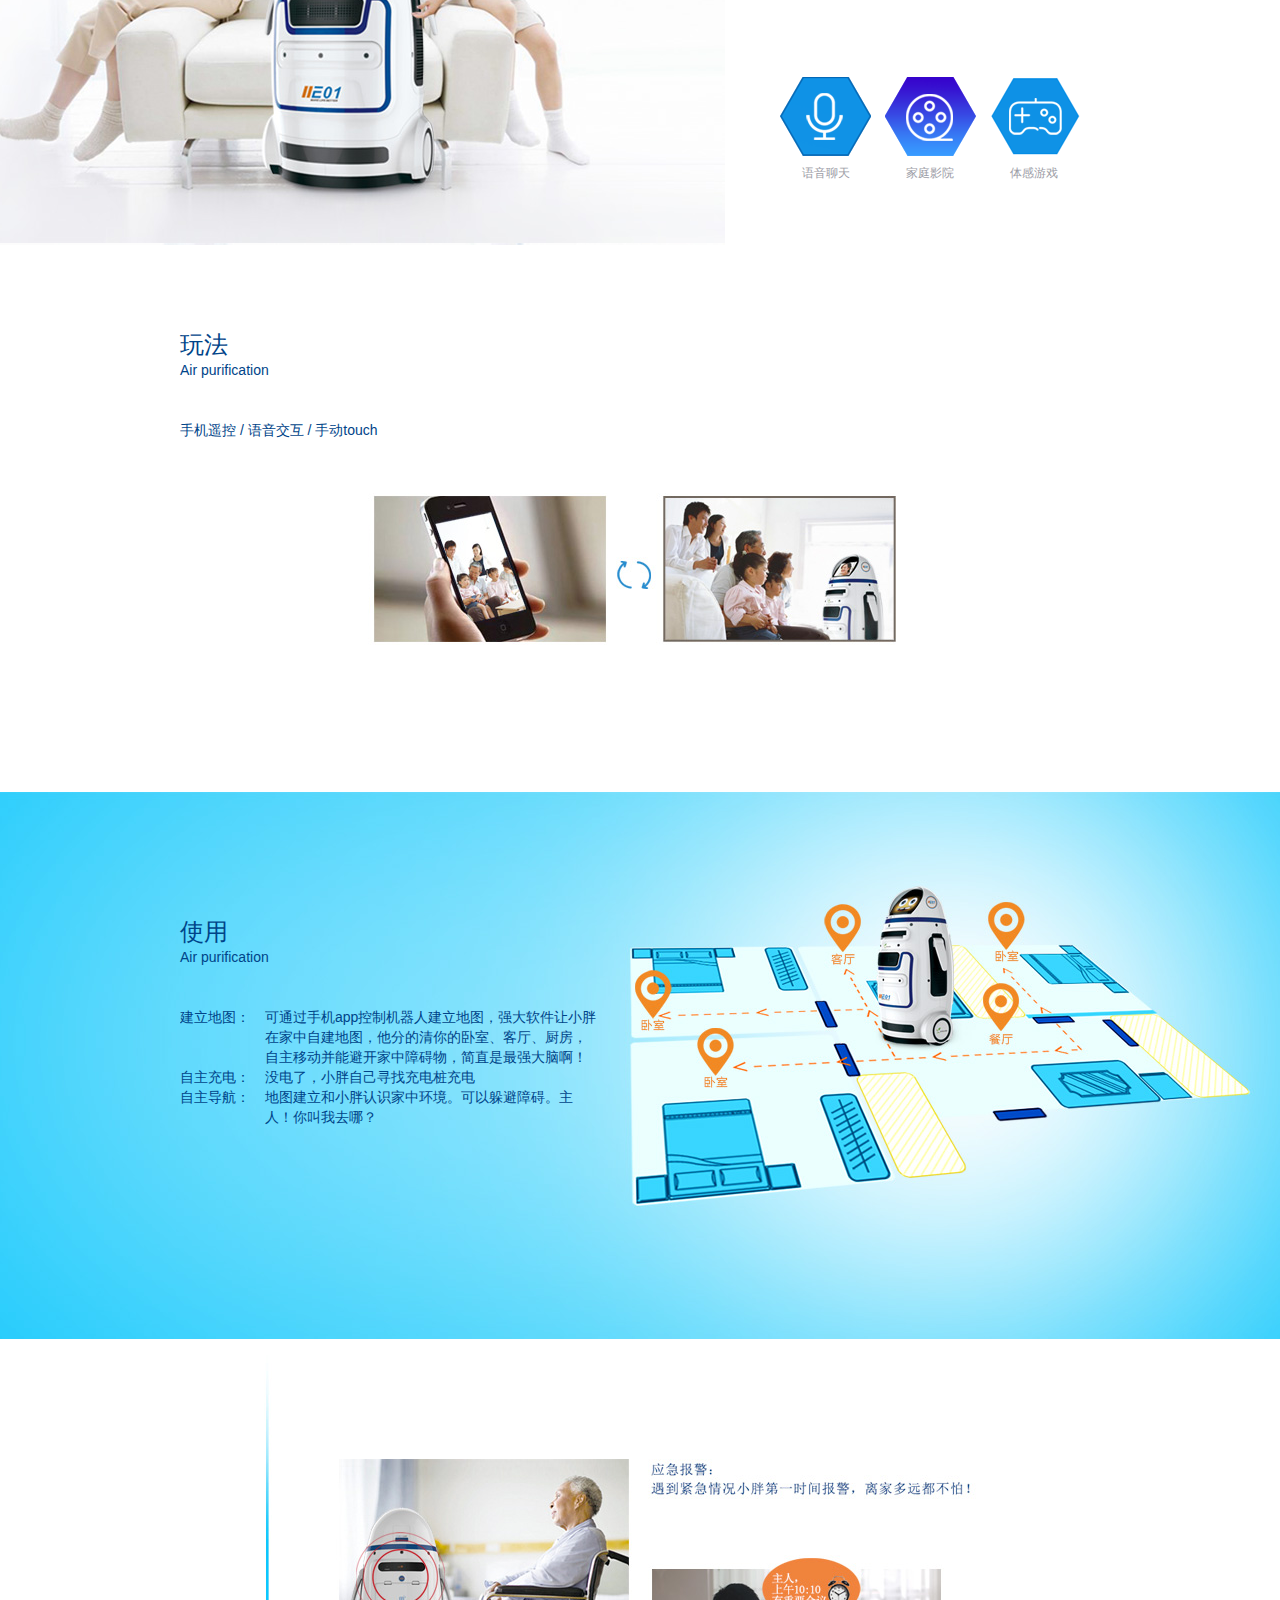
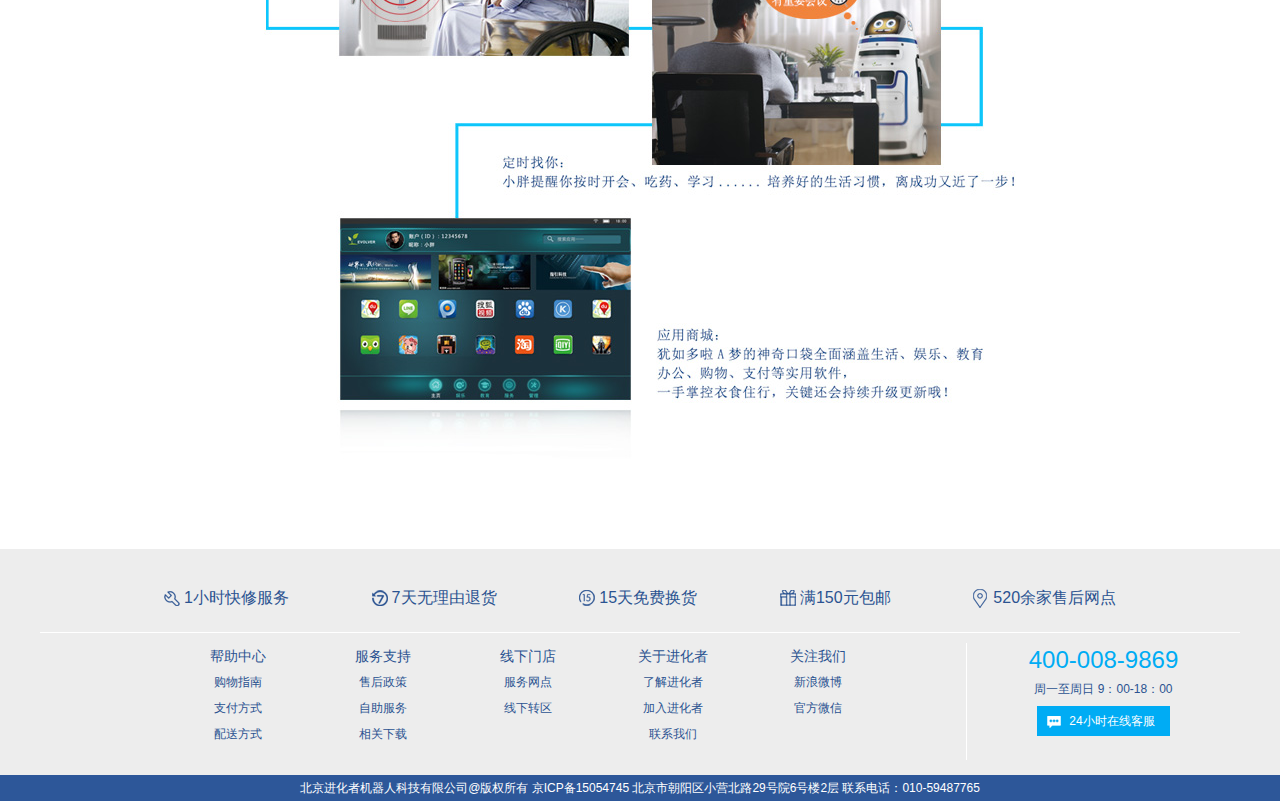
==== commit ba04cad9: "0503" ====
--- a/0423/product.html
+++ b/0423/product.html
@@ -14,7 +14,6 @@
 				<a href="#" class="nav_opt cur">家庭服务型机器人E01</a>
 				<a href="#" class="nav_opt">商务型机器人E01</a>
 				<a href="#" class="nav_opt">购买配件</a>
-				
 			</div>
 		</div>
 		<div class="sec_menu">
@@ -53,7 +52,7 @@
 					</li>
 				</ul>
 				<ul class="service_tab service_tab_img">
-					<li class="active"><i class="jhkq"></i>空气净化</li>
+					<li><i class="jhkq"></i>空气净化</li>
 					<li><i class="jdzk"></i>家电智控</li>
 					<li><i class="yswp"></i>运送物品</li>
 				</ul>
@@ -61,11 +60,9 @@
 		</div>
 		<div class="service_list_img">
 			<div class="service_list_img_container">
-				<ul class="service_list_img_con">
-					<li><div class="box box1"></div></li>
-					<li class="hide"><div class="box box2"></div></li>
-					<li class="hide"><div class="box box3"></div></li>
-				</ul>
+				<div class="service_list_img_con">
+					<div class="box box1"></div>
+				</div>
 			</div>
 		</div>
 	</div>
@@ -80,7 +77,7 @@
 					</li>
 				</ul>
 				<ul class="service_tab service_tab_img fun_tab_img">
-					<li class="active"><i class="jhkq"></i>语音聊天</li>
+					<li><i class="jhkq"></i>语音聊天</li>
 					<li><i class="jdzk"></i>家庭影院</li>
 					<li><i class="yswp"></i>体感游戏</li>
 				</ul>
@@ -88,23 +85,8 @@
 		</div>
 		<div class="fun_list_img">
 			<div class="fun_list_img_container">
-				<ul class="service_list_img_con fun_list_img_con">
-					<li><div class="box box1"></div></li>
-					<li class="hide"><div class="box box2"></div></li>
-					<li class="hide"><div class="box box3"></div></li>
-				</ul>
-			</div>
-		</div>
-	</div>
-	<div class="column_all_screen banner_04">
-		<div class="column_wrapper banner_04">
-			<div class="banner_04_md banner_06_md">
-				<h3 class="product_title">教育</h3>
-				<p class="product_brief">education</p>
-				<div class="text product_brief">
-					<span class="ll">素质教育：</span><span class="rr">天生科技范儿，音乐、美术、舞蹈、国学、德育全发展</span>
-					<span class="ll">小学辅导：</span><span class="rr">1-6年级全面课程，在家就能接受名师一对一辅导</span>
-					<span class="ll">英语对话：</span><span class="rr">24小时专业英语家教，营造浓厚英语学习氛围</span>
+				<div class="fun_list_img_con">
+					<div class="box box1"></div>
 				</div>
 			</div>
 		</div>
@@ -185,73 +167,6 @@
 		</div>
 		<p class="copyright">北京进化者机器人科技有限公司@版权所有  京ICP备15054745   北京市朝阳区小营北路29号院6号楼2层      联系电话：010-59487765</p>
 	</div>
-	<script src="js/jq.js"></script>
-	<script>
-	(function($){ 
-	$.fn.hover_img = function(){ 
-			var self = $(this);
-			var oind = self.data("index",0);
-			var tab_img_li = self.find(".service_tab_img").find("li");
-			var list_img_li = self.find(".service_list_img_con").find("li");
-			tab_img_li.hover(function(){
-				var ind = $(this).index();
-				oind = self.data("index");
-				if(oind==ind){
-					return false;
-				}
-				tab_img_li.removeClass("active");
-				$(this).addClass("active");
-				list_img_li.eq(oind).animate({
-					opacity:"hide"
-				},1000);
-				list_img_li.eq(ind).animate({
-					opacity:"show"
-				},1000);
-			},function(){
-				oind = self.data("index",$(this).index());
-			})
-	}; 
-	})(jQuery);
-		$(function(){
-			$(".banner_02").hover_img();
-			$(".banner_03").hover_img();
-//			var leftX, newWidth;
-//			$('.nav .column_wrapper').append('<div class="hover_cur"></div>');
-//			var hover_cur = $('.hover_cur');
-//			hover_cur.width($(".nav .cur").width()+16).css('left', $(".nav .cur").position().left).data('rightLeft', hover_cur.position().left).data('rightWidth', hover_cur.width());
-//			$('.nav .nav_opt').hover(function() {
-//				leftX = $(this).position().left;
-//				newWidth = $(this).width()+16;
-//				hover_cur.stop().animate({
-//					left: leftX,
-//					width: newWidth
-//				},300);
-//			}, function() {
-//				hover_cur.stop().animate({
-//					left: hover_cur.data('rightLeft'),
-//					width: hover_cur.data('rightWidth')
-//				},300)
-//			})
-//			var oind = 0;
-//			$(".service_tab_img li").hover(function(){
-//				var ind = $(this).index();
-//				if(oind==ind){
-//					return false;
-//				}
-//				$(".service_tab_img li").removeClass("active");
-//				$(this).addClass("active");
-//				$(".service_list_img_con li").eq(oind).animate({
-//					opacity:"hide"
-//				},1000);
-//				$(".service_list_img_con li").eq(ind).animate({
-//					opacity:"show"
-//				},1000);
-//			},function(){
-//				oind = $(this).index();
-//			})
-
-		})
-	</script>
 </body>
 </html>
 
--- a/0423/style/style.css
+++ b/0423/style/style.css
@@ -53,9 +53,8 @@
 .header{ min-width: 1200px; width: 100%; _width:100%; background: #FFFFFF; overflow: hidden; clear: both; position: fixed; top: 0; left: 0; z-index: 1000;}
 .logo{ height: 52px;}
 .nav{ border-top: 1px solid #d6e1ef; border-bottom: 1px solid #d6e1ef; height: 37px; background: #00479d; overflow: hidden; clear: both;}
-.nav a{ color: #FFFFFF;/* margin:0 40px;*/ line-height: 37px; padding: 0 8px; font-size: 14px; float: left;  border-left: 1px solid transparent; border-right: 1px solid transparent;}
+.nav a{ color: #FFFFFF; margin:0 40px; line-height: 37px; padding: 0 8px; font-size: 14px; float: left;  border-left: 1px solid transparent; border-right: 1px solid transparent;}
 .nav a:hover , .nav a.cur{border-left: 1px solid #d6e1ef; border-right: 1px solid #d6e1ef; background: #FFFFFF; color: #00479d;}
-.hover_cur{ position: absolute; width: 0px; height: 37px; border-left: 1px solid #d6e1ef; border-right: 1px solid #d6e1ef; background: #FFFFFF;}
 .sec_menu{ height: 31px; background: #f3f4f4; overflow: hidden; clear: both;}
 .sec_menu a , .sec_menu span{ float: right;}
 .sec_menu a.menu{ color: #005e9b; font-size: 12px; line-height: 31px;}
--- a/0423/style/product.css
+++ b/0423/style/product.css
@@ -1,12 +1,10 @@
 .column_all_screen{min-width:1200px;_width: 100%; overflow: hidden; clear: both; position: relative;}
 .product_title{ font-weight: normal; font-size: 24px; color: #9c9da6; line-height: 30px;}
 .product_brief{ font-size: 14px; line-height: 20px; color: #9c9da6;}
-.hide {display: none;}
 
 .banner_01{ background: url(img/banner_01.jpg) center no-repeat; height: 667px;}
-.banner_02{ background: #9c9da6; height: 525px;}
-.banner_03{ background: #FFFFFF; height: 525px;}
-.banner_04{ background: url(img/banner_04_01.jpg) center no-repeat; height: 707px;}
+.banner_02{ background: #9c9da6; height: 528px;}
+.banner_03{ background: #FFFFFF; height: 528px;}
 .banner_05{ background: url(img/banner_05.jpg) center no-repeat; height: 547px;}
 .banner_06{ background: url(img/banner_06.jpg) center no-repeat; height: 547px;}
 .banner_07{ background: url(img/banner_07.jpg) center no-repeat; height: 810px;}
@@ -27,20 +25,11 @@
 .banner_02_md .service_tab_img li i.jdzk{ background-position: -104px 0px;}
 .banner_02_md .service_tab_img li i.yswp{ background-position: -210px 0px;}
 
-.banner_02_md .service_tab_img li.active i.jhkq{ background-position: 0px -86px;}
-.banner_02_md .service_tab_img li.active i.jdzk{ background-position: -104px -86px;}
-.banner_02_md .service_tab_img li.active i.yswp{ background-position: -210px -86px;}
-
-
-
-.service_list_img{ position: absolute; right:0; top: 0; z-index: 1; width: 50%; height: 525px; padding-left: 85px;}
-.service_list_img .service_list_img_container{ position: absolute; left: 0; top: 0; width: 100%; height: 525px;}
-.service_list_img .service_list_img_container .service_list_img_con{ position: absolute; left: 0; top: 0; width: 100%; height: 525px;}
-.service_list_img .service_list_img_container .service_list_img_con li{ width: 100%; height: 525px; position: absolute; left: 0; top: 0;}
-.service_list_img .service_list_img_container .service_list_img_con .box{ width: 100%;height: 525px;background-position: 0 0; background-repeat: no-repeat; background-size: cover;}
+.service_list_img{ position: absolute; right:0; top: 0; z-index: 1; width: 50%; height: 528px; padding-left: 85px;}
+.service_list_img .service_list_img_container{ position: absolute; left: 0; top: 0; width: 100%; height: 528px;}
+.service_list_img .service_list_img_container .service_list_img_con{ position: absolute; left: 0; top: 0; width: 100%; height: 528px;}
+.service_list_img .service_list_img_container .service_list_img_con .box{ width: 100%;height: 528px;background-position: 0 0;}
 .service_list_img .service_list_img_container .service_list_img_con .box1{ background-image: url(img/banner_02_01.jpg);}
-.service_list_img .service_list_img_container .service_list_img_con .box2{ background-image: url(img/banner_02_02.jpg);}
-.service_list_img .service_list_img_container .service_list_img_con .box3{ background-image: url(img/banner_02_03.jpg);}
 
 .banner_03_md{margin: 0 130px 0 auto; width: 330px; padding-top: 90px;}
 .banner_03_md .fun_text{ overflow: hidden; clear: both;}
@@ -48,25 +37,11 @@
 .banner_03_md .fun_text li p{margin-bottom: 20px;}
 .banner_03_md .fun_tab_img li{ color: #9c9da6;}
 .banner_03_md .fun_tab_img li i{ background: url(img/fun_tab_img.png) 0 0 no-repeat;}
-
-.fun_tab_img li i.jhkq{ background-position: 0px 0px;}
-.fun_tab_img li i.jdzk{ background-position: -104px 0px;}
-.fun_tab_img li i.yswp{ background-position: -210px 0px;}
-
-.fun_tab_img li.active i.jhkq{ background-position: 0px -86px;}
-.fun_tab_img li.active i.jdzk{ background-position: -104px -86px;}
-.fun_tab_img li.active i.yswp{ background-position: -210px -86px;}
-
-.fun_list_img{ position: absolute; left:0; top: 0; z-index: 1; width: 50%; height: 525px; padding-right: 85px;}
-.fun_list_img .fun_list_img_container{ position: absolute; right: 0; top: 0; width: 100%; height: 525px;}
-.fun_list_img .fun_list_img_container .fun_list_img_con{ position: absolute; left: 0; top: 0; width: 100%; height: 525px;}
-.fun_list_img .fun_list_img_container .fun_list_img_con li{ width: 100%; height: 525px; position: absolute; left: 0; top: 0;}
-.fun_list_img .fun_list_img_container .fun_list_img_con .box{ width: 100%;height: 525px;background-position: 100% 0; background-repeat: no-repeat; background-size: cover;}
+.fun_list_img{ position: absolute; left:0; top: 0; z-index: 1; width: 50%; height: 528px; padding-right: 85px;}
+.fun_list_img .fun_list_img_container{ position: absolute; right: 0; top: 0; width: 100%; height: 528px;}
+.fun_list_img .fun_list_img_container .fun_list_img_con{ position: absolute; left: 0; top: 0; width: 100%; height: 528px;}
+.fun_list_img .fun_list_img_container .fun_list_img_con .box{ width: 100%;height: 528px;background-position: 100% 0;}
 .fun_list_img .fun_list_img_container .fun_list_img_con .box1{ background-image: url(img/banner_03_01.jpg);}
-.fun_list_img .fun_list_img_container .fun_list_img_con .box2{ background-image: url(img/banner_03_02.jpg);}
-.fun_list_img .fun_list_img_container .fun_list_img_con .box3{ background-image: url(img/banner_03_03.jpg);}
-
-
 
 .banner_05_md{ width: 230px; margin: 0 auto 0 140px; padding-top: 85px;}
 .banner_05_md h3{ color: #004489;}
@@ -77,11 +52,7 @@
 .banner_06_md p{ color: #004489; margin-bottom: 40px;}
 .banner_06_md .text{ overflow: hidden; clear: both; color: #004489;}
 .banner_06_md .text .ll{ width: 85px; float: left;}
-.banner_06_md .text .rr{ width: 340px; float: left;}
-
-.banner_04_md{ width: 457px; margin: 0 auto 0 130px; padding-top: 47px;}
-.banner_04_md h3{ color: #004489;}
-.banner_04_md p{ color: #004489; margin-bottom: 40px;}
+.banner_06_md .text .rr{ width: 335px; float: left;}
 
 
 
@@ -98,3 +69,5 @@
 
 
 
+
+
